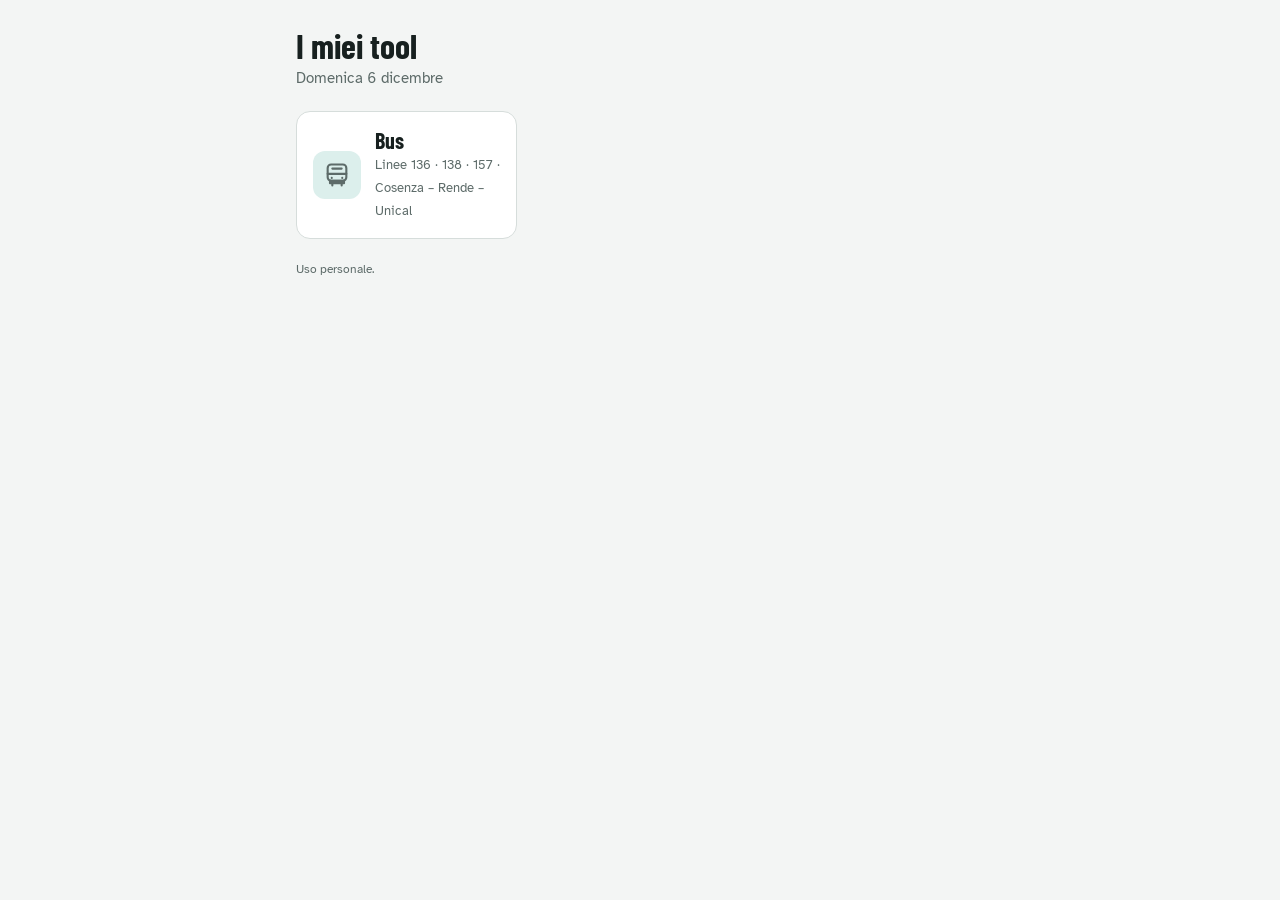
==== index.html @ 1bef65ad "first bus app" ====
<!doctype html>
<html lang="it">
<head>
<meta charset="utf-8">
<meta name="viewport" content="width=device-width,initial-scale=1,viewport-fit=cover">
<title>I miei tool</title>
<meta name="theme-color" content="#0d6b63">
<link rel="stylesheet" href="https://fonts.googleapis.com/css2?family=Barlow+Condensed:wght@600;700&family=Atkinson+Hyperlegible:wght@400;700&display=swap">
<style>
:root{
  color-scheme:light;
  --bg:#f3f5f4; --surface:#ffffff; --fg:#17201f; --muted:#5d6b69; --line:#d6dddb;
  --accent:#0d6b63; --accent-soft:#dcefec;
  --f-display:"Barlow Condensed","Arial Narrow",sans-serif;
  --f-body:"Atkinson Hyperlegible",system-ui,sans-serif;
}
@media (prefers-color-scheme:dark){:root:not([data-theme="light"]){
  --bg:#0f1515; --surface:#172020; --fg:#e6eeec; --muted:#93a3a0; --line:#2a3735;
  --accent:#4fbfb2; --accent-soft:#16312e; color-scheme:dark}}
:root[data-theme="dark"]{
  --bg:#0f1515; --surface:#172020; --fg:#e6eeec; --muted:#93a3a0; --line:#2a3735;
  --accent:#4fbfb2; --accent-soft:#16312e; color-scheme:dark}
*{box-sizing:border-box}
body{margin:0;background:var(--bg);color:var(--fg);font-family:var(--f-body);font-size:16px;line-height:1.45;
  padding-top:env(safe-area-inset-top,0px);padding-bottom:env(safe-area-inset-bottom,0px)}
.wrap{max-width:720px;margin:0 auto;padding:28px max(16px,env(safe-area-inset-right,0px)) 48px max(16px,env(safe-area-inset-left,0px));
  display:flex;flex-direction:column;gap:22px}
h1{font-family:var(--f-display);font-weight:700;font-size:34px;line-height:1.05;margin:0}
.sub{color:var(--muted);margin:4px 0 0;font-size:15px}
#today{font-variant-numeric:tabular-nums}
.grid{display:grid;grid-template-columns:repeat(auto-fill,minmax(200px,1fr));gap:12px}
.tool{display:flex;gap:14px;align-items:center;background:var(--surface);border:1px solid var(--line);border-radius:14px;
  padding:16px;color:inherit;text-decoration:none;min-height:84px}
.tool:hover{border-color:var(--accent)}
.tool:focus-visible{outline:2px solid var(--accent);outline-offset:2px}
.ico{flex-shrink:0;width:48px;height:48px;border-radius:12px;background:var(--accent-soft);color:var(--accent);display:grid;place-items:center}
.ico svg{width:28px;height:28px}
.tool b{display:block;font-family:var(--f-display);font-size:22px;font-weight:700;line-height:1.1}
.tool span{font-size:13px;color:var(--muted)}
footer{font-size:12px;color:var(--muted)}
</style>
</head>
<body>
<div class="wrap">
  <header>
    <h1>I miei tool</h1>
    <p class="sub" id="today"></p>
  </header>

  <!-- Per aggiungere un tool: crea una cartella (es. /meteo/index.html) e copia un blocco <a class="tool"> qui sotto. -->
  <nav class="grid" aria-label="Tool">
    <a class="tool" href="bus/">
      <span class="ico" aria-hidden="true">
        <svg viewBox="0 0 24 24" fill="none" stroke="currentColor" stroke-width="1.8" stroke-linecap="round" stroke-linejoin="round">
          <rect x="4" y="3" width="16" height="14" rx="3"/><path d="M4 11h16M8 21v-2M16 21v-2M7.5 14.5h.01M16.5 14.5h.01M8 6.5h8"/><path d="M6 17h12v2H6z"/>
        </svg>
      </span>
      <div><b>Bus</b><span>Linee 136 · 138 · 157 · Cosenza – Rende – Unical</span></div>
    </a>
  </nav>

  <footer>Uso personale.</footer>
</div>
<script>
try{document.getElementById("today").textContent=new Date().toLocaleDateString("it-IT",{weekday:"long",day:"numeric",month:"long"}).replace(/^./,c=>c.toUpperCase())}catch(e){}
</script>
</body>
</html>
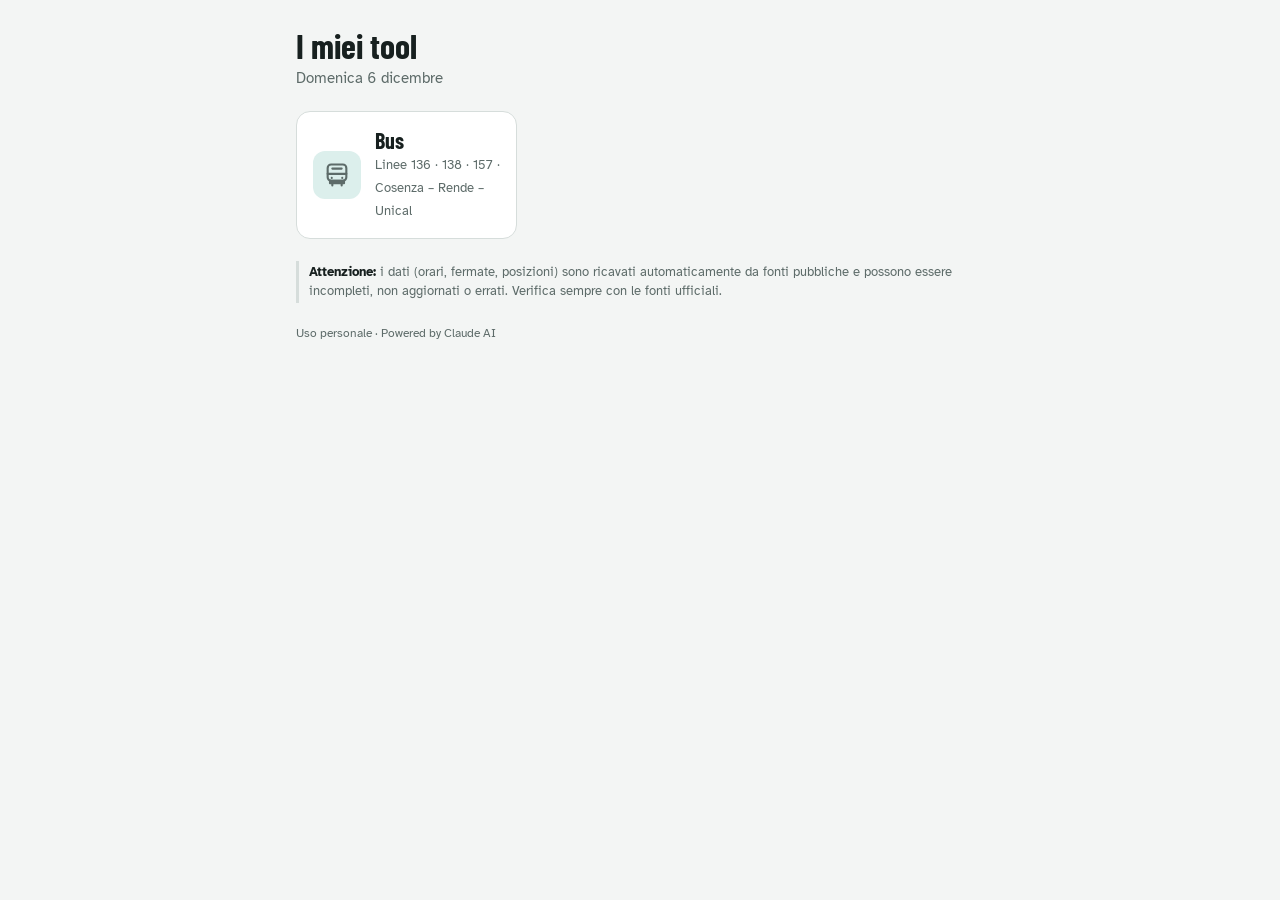
==== commit 1bdd5d70: "all added" ====
--- a/index.html
+++ b/index.html
@@ -37,6 +37,8 @@
 .ico svg{width:28px;height:28px}
 .tool b{display:block;font-family:var(--f-display);font-size:22px;font-weight:700;line-height:1.1}
 .tool span{font-size:13px;color:var(--muted)}
+.warn{margin:0;font-size:13px;color:var(--muted);border-left:3px solid var(--line);padding:2px 0 2px 10px}
+.warn b{color:var(--fg)}
 footer{font-size:12px;color:var(--muted)}
 </style>
 </head>
@@ -59,7 +61,9 @@
     </a>
   </nav>
 
-  <footer>Uso personale.</footer>
+  <p class="warn" role="note"><b>Attenzione:</b> i dati (orari, fermate, posizioni) sono ricavati automaticamente da fonti pubbliche e possono essere incompleti, non aggiornati o errati. Verifica sempre con le fonti ufficiali.</p>
+
+  <footer>Uso personale · Powered by Claude AI</footer>
 </div>
 <script>
 try{document.getElementById("today").textContent=new Date().toLocaleDateString("it-IT",{weekday:"long",day:"numeric",month:"long"}).replace(/^./,c=>c.toUpperCase())}catch(e){}
